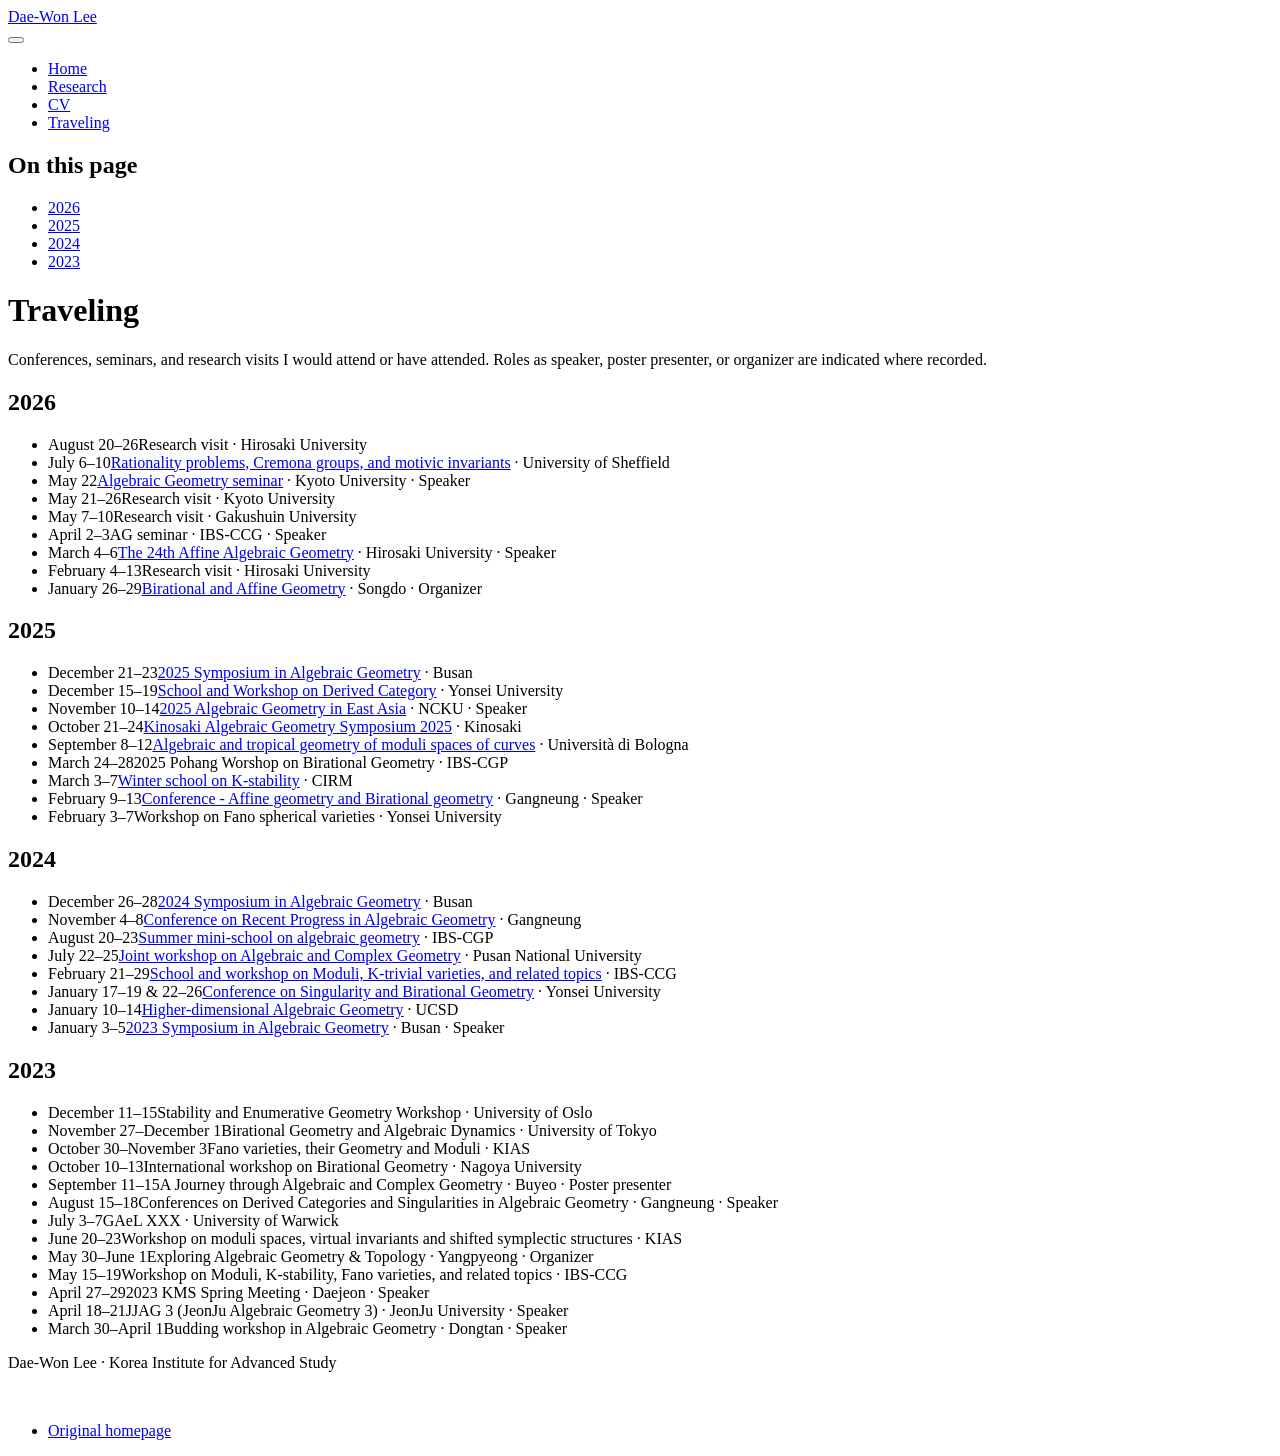
==== docs/conferences.html @ 759a134c "Publish approved academic homepage" ====
<!DOCTYPE html>
<html xmlns="http://www.w3.org/1999/xhtml" lang="en" xml:lang="en"><head>

<meta charset="utf-8">
<meta name="generator" content="quarto-1.10.19">

<meta name="viewport" content="width=device-width, initial-scale=1.0, user-scalable=yes">


<title>Traveling – Dae-Won Lee</title>
<style>
/* Default styles provided by pandoc.
** See https://pandoc.org/MANUAL.html#variables-for-html for config info.
*/
span.smallcaps{font-variant: small-caps;}
div.columns{display: flex; gap: 1.5em;}
div.column{flex: auto;}
@media screen {
div.columns{gap: min(4vw, 1.5em);}
div.column{overflow-x: auto;}
}
div.hanging-indent{margin-left: 1.5em; text-indent: -1.5em;}
ul.task-list{list-style: none;}
ul.task-list li input[type="checkbox"] {
  width: 0.8em;
  margin: 0 0.8em 0.2em -1em; /* quarto-specific, see https://github.com/quarto-dev/quarto-cli/issues/4556 */ 
  vertical-align: middle;
}
</style>


<script src="site_libs/quarto-nav/quarto-nav.js"></script>
<script src="site_libs/quarto-nav/headroom.min.js"></script>
<script src="site_libs/quarto-html/quarto.js" type="module"></script>
<script src="site_libs/quarto-html/tabsets/tabsets.js" type="module"></script>
<script src="site_libs/quarto-html/popper.min.js"></script>
<script src="site_libs/quarto-html/tippy.umd.min.js"></script>
<link href="site_libs/quarto-html/tippy.css" rel="stylesheet">
<link href="site_libs/quarto-html/quarto-syntax-highlighting-bf27225e3a48a9273f3daa8f8e829971.css" rel="stylesheet" id="quarto-text-highlighting-styles">
<script src="site_libs/bootstrap/bootstrap.min.js"></script>
<link href="site_libs/bootstrap/bootstrap-icons.css" rel="stylesheet">
<link href="site_libs/bootstrap/bootstrap-9a305ad0cdf91a93633a6c6127b99818.min.css" rel="stylesheet" append-hash="true" id="quarto-bootstrap" data-mode="light">
<script id="quarto-search-options" type="application/json">{
  "language": {
    "search-no-results-text": "No results",
    "search-matching-documents-text": "matching documents",
    "search-copy-link-title": "Copy link to search",
    "search-hide-matches-text": "Hide additional matches",
    "search-more-match-text": "more match in this document",
    "search-more-matches-text": "more matches in this document",
    "search-clear-button-title": "Clear",
    "search-text-placeholder": "",
    "search-detached-cancel-button-title": "Cancel",
    "search-submit-button-title": "Submit",
    "search-label": "Search"
  }
}</script>
<style>html{ scroll-behavior: smooth; }</style>


</head>

<body class="nav-fixed quarto-light">

<div id="quarto-search-results"></div>
  <header id="quarto-header" class="headroom fixed-top">
    <nav class="navbar navbar-expand-lg " data-bs-theme="dark">
      <div class="navbar-container container-fluid">
      <div class="navbar-brand-container mx-auto">
    <a class="navbar-brand" href="./index.html">
    <span class="navbar-title">Dae-Won Lee</span>
    </a>
  </div>
          <button class="navbar-toggler" type="button" data-bs-toggle="collapse" data-bs-target="#navbarCollapse" aria-controls="navbarCollapse" role="menu" aria-expanded="false" aria-label="Toggle navigation" onclick="if (window.quartoToggleHeadroom) { window.quartoToggleHeadroom(); }">
  <span class="navbar-toggler-icon"></span>
</button>
          <div class="collapse navbar-collapse" id="navbarCollapse">
            <ul class="navbar-nav navbar-nav-scroll me-auto">
</ul>
            <ul class="navbar-nav navbar-nav-scroll ms-auto">
  <li class="nav-item">
    <a class="nav-link" href="./index.html"> 
<span class="menu-text">Home</span></a>
  </li>  
  <li class="nav-item">
    <a class="nav-link" href="./research.html"> 
<span class="menu-text">Research</span></a>
  </li>  
  <li class="nav-item">
    <a class="nav-link" href="./cv.html"> 
<span class="menu-text">CV</span></a>
  </li>  
  <li class="nav-item">
    <a class="nav-link active" href="./conferences.html" aria-current="page"> 
<span class="menu-text">Traveling</span></a>
  </li>  
</ul>
          </div> <!-- /navcollapse -->
            <div class="quarto-navbar-tools">
</div>
      </div> <!-- /container-fluid -->
    </nav>
</header>
<!-- content -->
<div id="quarto-content" class="quarto-container page-columns page-rows-contents page-layout-article page-navbar">
<!-- sidebar -->
<!-- margin-sidebar -->
    <div id="quarto-margin-sidebar" class="sidebar margin-sidebar">
        <nav id="TOC" role="doc-toc" class="toc-active">
    <h2 id="toc-title">On this page</h2>
   
  <ul>
  <li><a href="#year-2026" id="toc-year-2026" class="nav-link active" data-scroll-target="#year-2026">2026</a></li>
  <li><a href="#year-2025" id="toc-year-2025" class="nav-link" data-scroll-target="#year-2025">2025</a></li>
  <li><a href="#year-2024" id="toc-year-2024" class="nav-link" data-scroll-target="#year-2024">2024</a></li>
  <li><a href="#year-2023" id="toc-year-2023" class="nav-link" data-scroll-target="#year-2023">2023</a></li>
  </ul>
</nav>
    </div>
<!-- main -->
<main class="content" id="quarto-document-content">

<header id="title-block-header" class="quarto-title-block default">
<div class="quarto-title">
<h1 class="title">Traveling</h1>
</div>



<div class="quarto-title-meta">

    
  
    
  </div>
  


</header>


<p>Conferences, seminars, and research visits I would attend or have attended. Roles as speaker, poster presenter, or organizer are indicated where recorded.</p>
<section id="year-2026" class="level2">
<h2 data-anchor-id="year-2026">2026</h2>
<ul class="event-list">
<li>
<span class="event-date">August 20–26</span><span class="event-content">Research visit<span class="event-place"> · Hirosaki University</span></span>
</li>
<li>
<span class="event-date">July 6–10</span><span class="event-content"><a href="https://sites.google.com/sheffield.ac.uk/lms-sheffield-2026/home">Rationality problems, Cremona groups, and motivic invariants</a><span class="event-place"> · University of Sheffield</span></span>
</li>
<li>
<span class="event-date">May 22</span><span class="event-content"><a href="https://www.math.kyoto-u.ac.jp/ja/event/seminar/6011">Algebraic Geometry seminar</a><span class="event-place"> · Kyoto University</span><span class="event-role"> · Speaker</span></span>
</li>
<li>
<span class="event-date">May 21–26</span><span class="event-content">Research visit<span class="event-place"> · Kyoto University</span></span>
</li>
<li>
<span class="event-date">May 7–10</span><span class="event-content">Research visit<span class="event-place"> · Gakushuin University</span></span>
</li>
<li>
<span class="event-date">April 2–3</span><span class="event-content">AG seminar<span class="event-place"> · IBS-CCG</span><span class="event-role"> · Speaker</span></span>
</li>
<li>
<span class="event-date">March 4–6</span><span class="event-content"><a href="https://dubouloz.perso.math.cnrs.fr/Confs/AAG-24-Hirosaki-2026/index.html">The 24th Affine Algebraic Geometry</a><span class="event-place"> · Hirosaki University</span><span class="event-role"> · Speaker</span></span>
</li>
<li>
<span class="event-date">February 4–13</span><span class="event-content">Research visit<span class="event-place"> · Hirosaki University</span></span>
</li>
<li>
<span class="event-date">January 26–29</span><span class="event-content"><a href="https://sites.google.com/view/ba-geometry-incheon">Birational and Affine Geometry</a><span class="event-place"> · Songdo</span><span class="event-role"> · Organizer</span></span>
</li>
</ul>
</section>
<section id="year-2025" class="level2">
<h2 data-anchor-id="year-2025">2025</h2>
<ul class="event-list">
<li>
<span class="event-date">December 21–23</span><span class="event-content"><a href="http://events.kias.re.kr/h/SAG25/">2025 Symposium in Algebraic Geometry</a><span class="event-place"> · Busan</span></span>
</li>
<li>
<span class="event-date">December 15–19</span><span class="event-content"><a href="https://sites.google.com/view/derived-yonsei">School and Workshop on Derived Category</a><span class="event-place"> · Yonsei University</span></span>
</li>
<li>
<span class="event-date">November 10–14</span><span class="event-content"><a href="https://sites.google.com/ncts.ntu.edu.tw/2025-algebraic-geometry-in/2025-agea">2025 Algebraic Geometry in East Asia</a><span class="event-place"> · NCKU</span><span class="event-role"> · Speaker</span></span>
</li>
<li>
<span class="event-date">October 21–24</span><span class="event-content"><a href="https://sites.google.com/view/kinosaki2025/%E3%83%9B%E3%83%BC%E3%83%A0">Kinosaki Algebraic Geometry Symposium 2025</a><span class="event-place"> · Kinosaki</span></span>
</li>
<li>
<span class="event-date">September 8–12</span><span class="event-content"><a href="https://sites.google.com/view/bologna25algtropcurves/home-page">Algebraic and tropical geometry of moduli spaces of curves</a><span class="event-place"> · Università di Bologna</span></span>
</li>
<li>
<span class="event-date">March 24–28</span><span class="event-content">2025 Pohang Worshop on Birational Geometry<span class="event-place"> · IBS-CGP</span></span>
</li>
<li>
<span class="event-date">March 3–7</span><span class="event-content"><a href="https://conferences.cirm-math.fr/3167.html">Winter school on K-stability</a><span class="event-place"> · CIRM</span></span>
</li>
<li>
<span class="event-date">February 9–13</span><span class="event-content"><a href="https://sites.google.com/view/conference-ab-geometry">Conference - Affine geometry and Birational geometry</a><span class="event-place"> · Gangneung</span><span class="event-role"> · Speaker</span></span>
</li>
<li>
<span class="event-date">February 3–7</span><span class="event-content">Workshop on Fano spherical varieties<span class="event-place"> · Yonsei University</span></span>
</li>
</ul>
</section>
<section id="year-2024" class="level2">
<h2 data-anchor-id="year-2024">2024</h2>
<ul class="event-list">
<li>
<span class="event-date">December 26–28</span><span class="event-content"><a href="http://events.kias.re.kr/h/SAG2024/">2024 Symposium in Algebraic Geometry</a><span class="event-place"> · Busan</span></span>
</li>
<li>
<span class="event-date">November 4–8</span><span class="event-content"><a href="https://sites.google.com/view/crpag/home?authuser=0">Conference on Recent Progress in Algebraic Geometry</a><span class="event-place"> · Gangneung</span></span>
</li>
<li>
<span class="event-date">August 20–23</span><span class="event-content"><a href="https://cgp.ibs.re.kr/conferences/2024SMSAG/">Summer mini-school on algebraic geometry</a><span class="event-place"> · IBS-CGP</span></span>
</li>
<li>
<span class="event-date">July 22–25</span><span class="event-content"><a href="https://sites.google.com/view/cgag2024s">Joint workshop on Algebraic and Complex Geometry</a><span class="event-place"> · Pusan National University</span></span>
</li>
<li>
<span class="event-date">February 21–29</span><span class="event-content"><a href="https://ccg.ibs.re.kr/event/2024-02-21-29/">School and workshop on Moduli, K-trivial varieties, and related topics</a><span class="event-place"> · IBS-CCG</span></span>
</li>
<li>
<span class="event-date">January 17–19 &amp; 22–26</span><span class="event-content"><a href="https://sites.google.com/view/2024-csbkr/home">Conference on Singularity and Birational Geometry</a><span class="event-place"> · Yonsei University</span></span>
</li>
<li>
<span class="event-date">January 10–14</span><span class="event-content"><a href="https://lehmannb3.wixsite.com/james-60">Higher-dimensional Algebraic Geometry</a><span class="event-place"> · UCSD</span></span>
</li>
<li>
<span class="event-date">January 3–5</span><span class="event-content"><a href="http://events.kias.re.kr/h/SAG24/">2023 Symposium in Algebraic Geometry</a><span class="event-place"> · Busan</span><span class="event-role"> · Speaker</span></span>
</li>
</ul>
</section>
<section id="year-2023" class="level2">
<h2 data-anchor-id="year-2023">2023</h2>
<ul class="event-list">
<li>
<span class="event-date">December 11–15</span><span class="event-content">Stability and Enumerative Geometry Workshop<span class="event-place"> · University of Oslo</span></span>
</li>
<li>
<span class="event-date">November 27–December 1</span><span class="event-content">Birational Geometry and Algebraic Dynamics<span class="event-place"> · University of Tokyo</span></span>
</li>
<li>
<span class="event-date">October 30–November 3</span><span class="event-content">Fano varieties, their Geometry and Moduli<span class="event-place"> · KIAS</span></span>
</li>
<li>
<span class="event-date">October 10–13</span><span class="event-content">International workshop on Birational Geometry<span class="event-place"> · Nagoya University</span></span>
</li>
<li>
<span class="event-date">September 11–15</span><span class="event-content">A Journey through Algebraic and Complex Geometry<span class="event-place"> · Buyeo</span><span class="event-role"> · Poster presenter</span></span>
</li>
<li>
<span class="event-date">August 15–18</span><span class="event-content">Conferences on Derived Categories and Singularities in Algebraic Geometry<span class="event-place"> · Gangneung</span><span class="event-role"> · Speaker</span></span>
</li>
<li>
<span class="event-date">July 3–7</span><span class="event-content">GAeL XXX<span class="event-place"> · University of Warwick</span></span>
</li>
<li>
<span class="event-date">June 20–23</span><span class="event-content">Workshop on moduli spaces, virtual invariants and shifted symplectic structures<span class="event-place"> · KIAS</span></span>
</li>
<li>
<span class="event-date">May 30–June 1</span><span class="event-content">Exploring Algebraic Geometry &amp; Topology<span class="event-place"> · Yangpyeong</span><span class="event-role"> · Organizer</span></span>
</li>
<li>
<span class="event-date">May 15–19</span><span class="event-content">Workshop on Moduli, K-stability, Fano varieties, and related topics<span class="event-place"> · IBS-CCG</span></span>
</li>
<li>
<span class="event-date">April 27–29</span><span class="event-content">2023 KMS Spring Meeting<span class="event-place"> · Daejeon</span><span class="event-role"> · Speaker</span></span>
</li>
<li>
<span class="event-date">April 18–21</span><span class="event-content">JJAG 3 (JeonJu Algebraic Geometry 3)<span class="event-place"> · JeonJu University</span><span class="event-role"> · Speaker</span></span>
</li>
<li>
<span class="event-date">March 30–April 1</span><span class="event-content">Budding workshop in Algebraic Geometry<span class="event-place"> · Dongtan</span><span class="event-role"> · Speaker</span></span>
</li>
</ul>


</section>

</main> <!-- /main -->
<script id="quarto-html-after-body" type="application/javascript">
  window.document.addEventListener("DOMContentLoaded", function (event) {
      var localhostRegex = new RegExp(/^(?:http|https):\/\/localhost\:?[0-9]*\//);
      var mailtoRegex = new RegExp(/^mailto:/);
        var filterRegex = new RegExp('/' + window.location.host + '/');
      var isInternal = (href) => {
          return filterRegex.test(href) || localhostRegex.test(href) || mailtoRegex.test(href);
      }
      // Inspect non-navigation links and adorn them if external
     var links = window.document.querySelectorAll('a[href]:not(.nav-link):not(.navbar-brand):not(.toc-action):not(.sidebar-link):not(.sidebar-item-toggle):not(.pagination-link):not(.no-external):not([aria-hidden]):not(.dropdown-item):not(.quarto-navigation-tool):not(.about-link)');
      for (var i=0; i<links.length; i++) {
        const link = links[i];
        if (!isInternal(link.href)) {
          // undo the damage that might have been done by quarto-nav.js in the case of
          // links that we want to consider external
          if (link.dataset.originalHref !== undefined) {
            link.href = link.dataset.originalHref;
          }
        }
      }
    function tippyHover(el, contentFn, onTriggerFn, onUntriggerFn) {
      const config = {
        allowHTML: true,
        maxWidth: 500,
        delay: 100,
        arrow: false,
        appendTo: function(el) {
            return el.parentElement;
        },
        interactive: true,
        interactiveBorder: 10,
        theme: 'quarto',
        placement: 'bottom-start',
      };
      if (contentFn) {
        config.content = contentFn;
      }
      if (onTriggerFn) {
        config.onTrigger = onTriggerFn;
      }
      if (onUntriggerFn) {
        config.onUntrigger = onUntriggerFn;
      }
      window.tippy(el, config); 
    }
    const noterefs = window.document.querySelectorAll('a[role="doc-noteref"]');
    for (var i=0; i<noterefs.length; i++) {
      const ref = noterefs[i];
      tippyHover(ref, function() {
        // use id or data attribute instead here
        let href = ref.getAttribute('data-footnote-href') || ref.getAttribute('href');
        try { href = new URL(href).hash; } catch {}
        const id = href.replace(/^#\/?/, "");
        const note = window.document.getElementById(id);
        if (note) {
          return note.innerHTML;
        } else {
          return "";
        }
      });
    }
    const xrefs = window.document.querySelectorAll('a.quarto-xref');
    const processXRef = (id, note) => {
      // Strip column container classes
      const stripColumnClz = (el) => {
        el.classList.remove("page-full", "page-columns");
        if (el.children) {
          for (const child of el.children) {
            stripColumnClz(child);
          }
        }
      }
      stripColumnClz(note)
      if (id === null || id.startsWith('sec-')) {
        // Special case sections, only their first couple elements
        const container = document.createElement("div");
        if (note.children && note.children.length > 2) {
          container.appendChild(note.children[0].cloneNode(true));
          for (let i = 1; i < note.children.length; i++) {
            const child = note.children[i];
            if (child.tagName === "P" && child.innerText === "") {
              continue;
            } else {
              container.appendChild(child.cloneNode(true));
              break;
            }
          }
          if (window.Quarto?.typesetMath) {
            window.Quarto.typesetMath(container);
          }
          return container.innerHTML
        } else {
          if (window.Quarto?.typesetMath) {
            window.Quarto.typesetMath(note);
          }
          return note.innerHTML;
        }
      } else {
        // Remove any anchor links if they are present
        const anchorLink = note.querySelector('a.anchorjs-link');
        if (anchorLink) {
          anchorLink.remove();
        }
        if (window.Quarto?.typesetMath) {
          window.Quarto.typesetMath(note);
        }
        if (note.classList.contains("callout")) {
          return note.outerHTML;
        } else {
          return note.innerHTML;
        }
      }
    }
    for (var i=0; i<xrefs.length; i++) {
      const xref = xrefs[i];
      tippyHover(xref, undefined, function(instance) {
        instance.disable();
        let url = xref.getAttribute('href');
        let hash = undefined; 
        if (url.startsWith('#')) {
          hash = url;
        } else {
          try { hash = new URL(url).hash; } catch {}
        }
        if (hash) {
          const id = hash.replace(/^#\/?/, "");
          const note = window.document.getElementById(id);
          if (note !== null) {
            try {
              const html = processXRef(id, note.cloneNode(true));
              instance.setContent(html);
            } finally {
              instance.enable();
              instance.show();
            }
          } else {
            // See if we can fetch this
            fetch(url.split('#')[0])
            .then(res => res.text())
            .then(html => {
              const parser = new DOMParser();
              const htmlDoc = parser.parseFromString(html, "text/html");
              const note = htmlDoc.getElementById(id);
              if (note !== null) {
                const html = processXRef(id, note);
                instance.setContent(html);
              } 
            }).finally(() => {
              instance.enable();
              instance.show();
            });
          }
        } else {
          // See if we can fetch a full url (with no hash to target)
          // This is a special case and we should probably do some content thinning / targeting
          fetch(url)
          .then(res => res.text())
          .then(html => {
            const parser = new DOMParser();
            const htmlDoc = parser.parseFromString(html, "text/html");
            const note = htmlDoc.querySelector('main.content');
            if (note !== null) {
              // This should only happen for chapter cross references
              // (since there is no id in the URL)
              // remove the first header
              if (note.children.length > 0 && note.children[0].tagName === "HEADER") {
                note.children[0].remove();
              }
              const html = processXRef(null, note);
              instance.setContent(html);
            } 
          }).finally(() => {
            instance.enable();
            instance.show();
          });
        }
      }, function(instance) {
      });
    }
        let selectedAnnoteEl;
        const selectorForAnnotation = ( cell, annotation) => {
          let cellAttr = 'data-code-cell="' + cell + '"';
          let lineAttr = 'data-code-annotation="' +  annotation + '"';
          const selector = 'span[' + cellAttr + '][' + lineAttr + ']';
          return selector;
        }
        const selectCodeLines = (annoteEl) => {
          const doc = window.document;
          const targetCell = annoteEl.getAttribute("data-target-cell");
          const targetAnnotation = annoteEl.getAttribute("data-target-annotation");
          const annoteSpan = window.document.querySelector(selectorForAnnotation(targetCell, targetAnnotation));
          const lines = annoteSpan.getAttribute("data-code-lines").split(",");
          const lineIds = lines.map((line) => {
            return targetCell + "-" + line;
          })
          let top = null;
          let height = null;
          let parent = null;
          if (lineIds.length > 0) {
              //compute the position of the single el (top and bottom and make a div)
              const el = window.document.getElementById(lineIds[0]);
              top = el.offsetTop;
              height = el.offsetHeight;
              parent = el.parentElement.parentElement;
            if (lineIds.length > 1) {
              const lastEl = window.document.getElementById(lineIds[lineIds.length - 1]);
              const bottom = lastEl.offsetTop + lastEl.offsetHeight;
              height = bottom - top;
            }
            if (top !== null && height !== null && parent !== null) {
              // cook up a div (if necessary) and position it 
              let div = window.document.getElementById("code-annotation-line-highlight");
              if (div === null) {
                div = window.document.createElement("div");
                div.setAttribute("id", "code-annotation-line-highlight");
                div.style.position = 'absolute';
                parent.appendChild(div);
              }
              div.style.top = top - 2 + "px";
              div.style.height = height + 4 + "px";
              div.style.left = 0;
              let gutterDiv = window.document.getElementById("code-annotation-line-highlight-gutter");
              if (gutterDiv === null) {
                gutterDiv = window.document.createElement("div");
                gutterDiv.setAttribute("id", "code-annotation-line-highlight-gutter");
                gutterDiv.style.position = 'absolute';
                const codeCell = window.document.getElementById(targetCell);
                const gutter = codeCell.querySelector('.code-annotation-gutter');
                gutter.appendChild(gutterDiv);
              }
              gutterDiv.style.top = top - 2 + "px";
              gutterDiv.style.height = height + 4 + "px";
            }
            selectedAnnoteEl = annoteEl;
          }
        };
        const unselectCodeLines = () => {
          const elementsIds = ["code-annotation-line-highlight", "code-annotation-line-highlight-gutter"];
          elementsIds.forEach((elId) => {
            const div = window.document.getElementById(elId);
            if (div) {
              div.remove();
            }
          });
          selectedAnnoteEl = undefined;
        };
          // Handle positioning of the toggle
      window.addEventListener(
        "resize",
        throttle(() => {
          elRect = undefined;
          if (selectedAnnoteEl) {
            selectCodeLines(selectedAnnoteEl);
          }
        }, 10)
      );
      function throttle(fn, ms) {
      let throttle = false;
      let timer;
        return (...args) => {
          if(!throttle) { // first call gets through
              fn.apply(this, args);
              throttle = true;
          } else { // all the others get throttled
              if(timer) clearTimeout(timer); // cancel #2
              timer = setTimeout(() => {
                fn.apply(this, args);
                timer = throttle = false;
              }, ms);
          }
        };
      }
        // Attach click handler to the DT
        const annoteDls = window.document.querySelectorAll('dt[data-target-cell]');
        for (const annoteDlNode of annoteDls) {
          annoteDlNode.addEventListener('click', (event) => {
            const clickedEl = event.target;
            if (clickedEl !== selectedAnnoteEl) {
              unselectCodeLines();
              const activeEl = window.document.querySelector('dt[data-target-cell].code-annotation-active');
              if (activeEl) {
                activeEl.classList.remove('code-annotation-active');
              }
              selectCodeLines(clickedEl);
              clickedEl.classList.add('code-annotation-active');
            } else {
              // Unselect the line
              unselectCodeLines();
              clickedEl.classList.remove('code-annotation-active');
            }
          });
        }
    const findCites = (el) => {
      const parentEl = el.parentElement;
      if (parentEl) {
        const cites = parentEl.dataset.cites;
        if (cites) {
          return {
            el,
            cites: cites.split(' ')
          };
        } else {
          return findCites(el.parentElement)
        }
      } else {
        return undefined;
      }
    };
    var bibliorefs = window.document.querySelectorAll('a[role="doc-biblioref"]');
    for (var i=0; i<bibliorefs.length; i++) {
      const ref = bibliorefs[i];
      const citeInfo = findCites(ref);
      if (citeInfo) {
        tippyHover(citeInfo.el, function() {
          var popup = window.document.createElement('div');
          citeInfo.cites.forEach(function(cite) {
            var citeDiv = window.document.createElement('div');
            citeDiv.classList.add('hanging-indent');
            citeDiv.classList.add('csl-entry');
            var biblioDiv = window.document.getElementById('ref-' + cite);
            if (biblioDiv) {
              citeDiv.innerHTML = biblioDiv.innerHTML;
            }
            popup.appendChild(citeDiv);
          });
          return popup.innerHTML;
        });
      }
    }
  });
  </script>
</div> <!-- /content -->
<footer class="footer">
  <div class="nav-footer">
    <div class="nav-footer-left">
<p>Dae-Won Lee · Korea Institute for Advanced Study</p>
</div>   
    <div class="nav-footer-center">
      &nbsp;
    </div>
    <div class="nav-footer-right">
      <ul class="footer-items list-unstyled">
    <li class="nav-item">
    <a class="nav-link" href="https://sites.google.com/yonsei.ac.kr/daewonlee">
<p>Original homepage</p>
</a>
  </li>  
</ul>
    </div>
  </div>
</footer>




<script src="site_libs/quarto-html/zenscroll-min.js"></script>
</body></html>
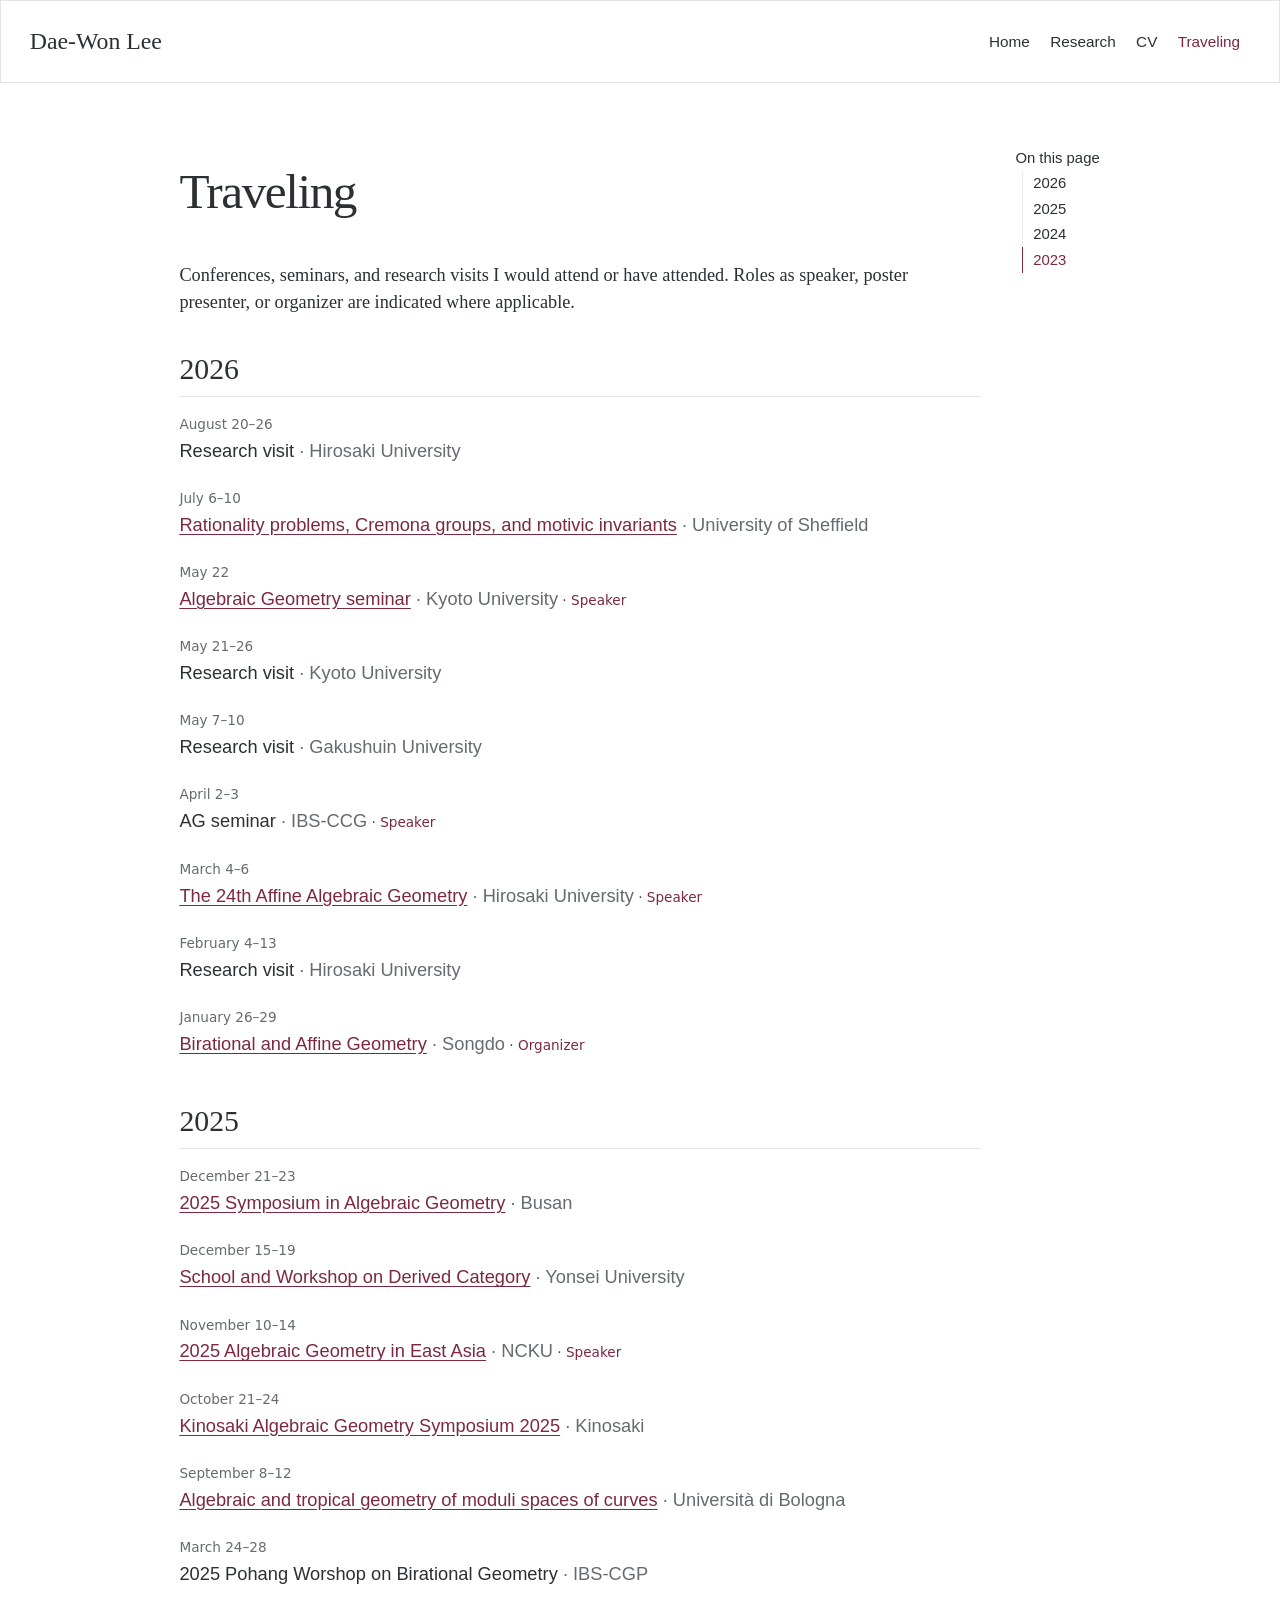
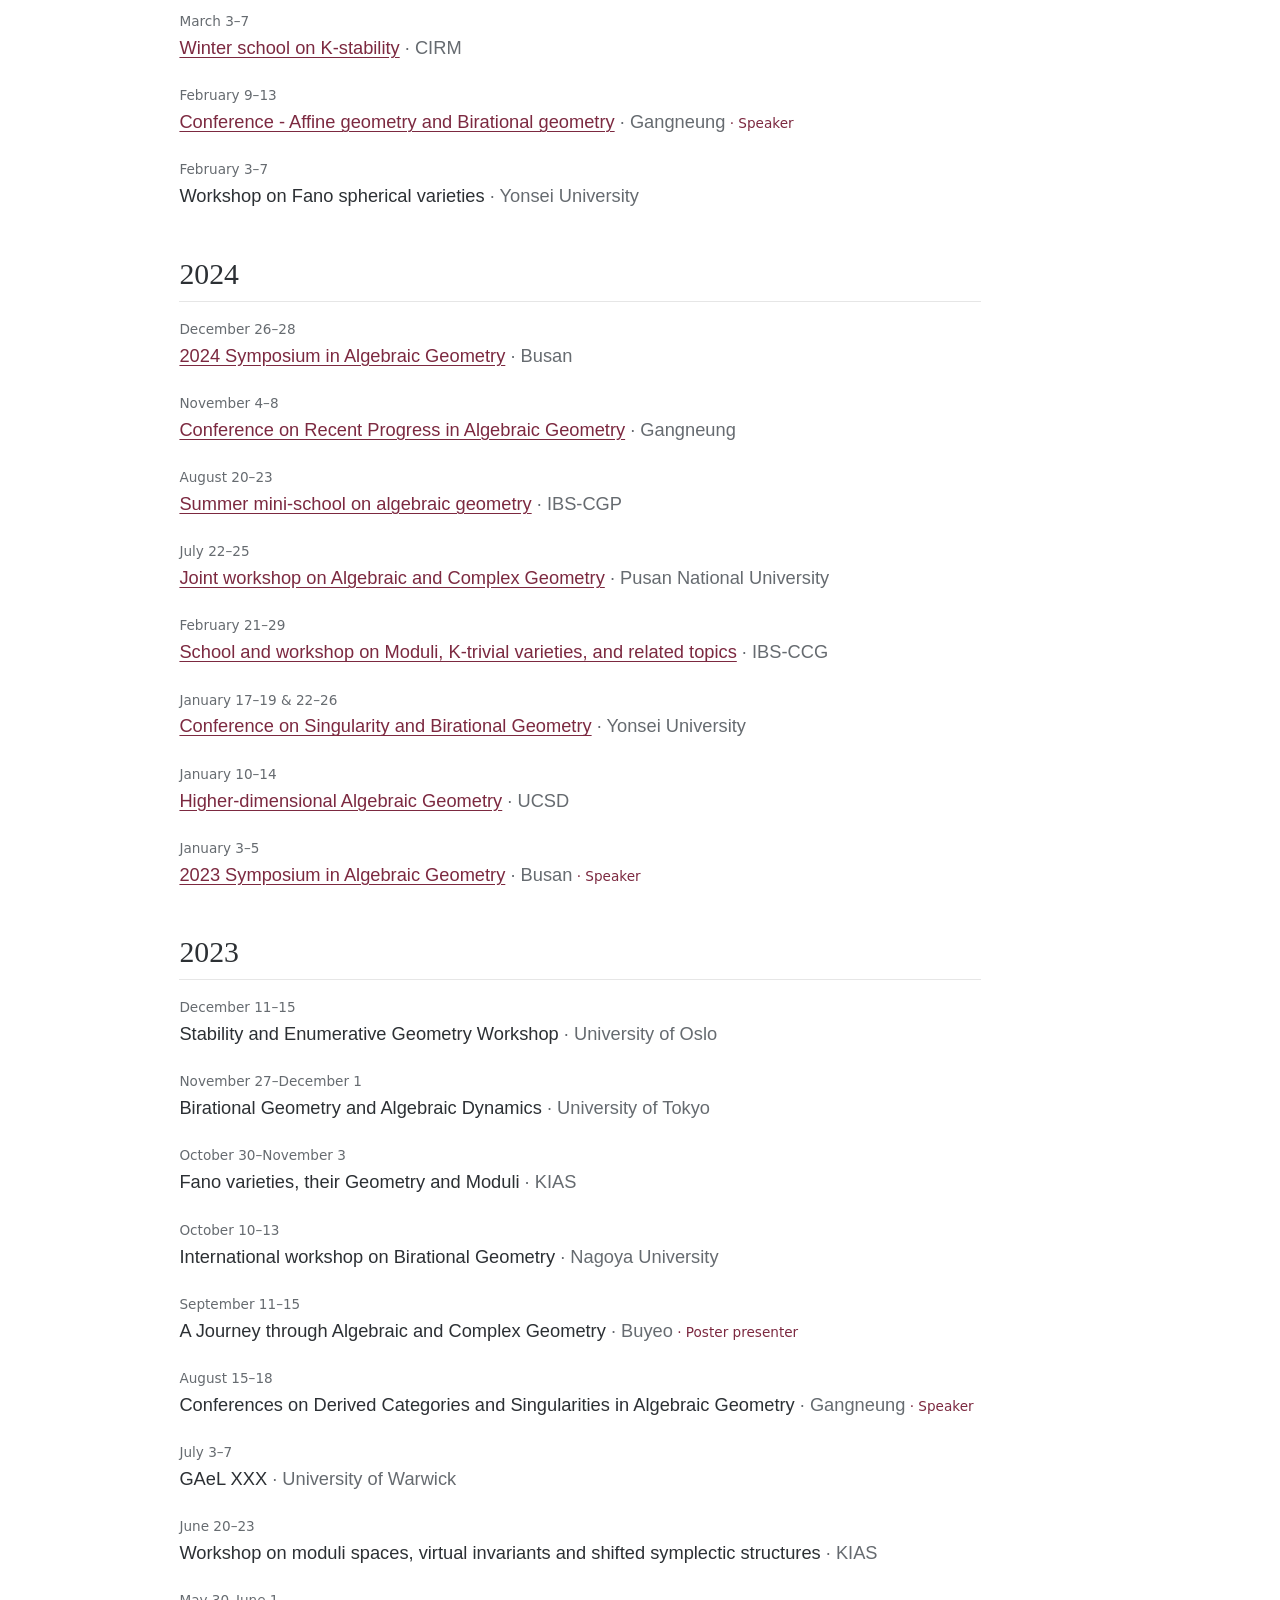
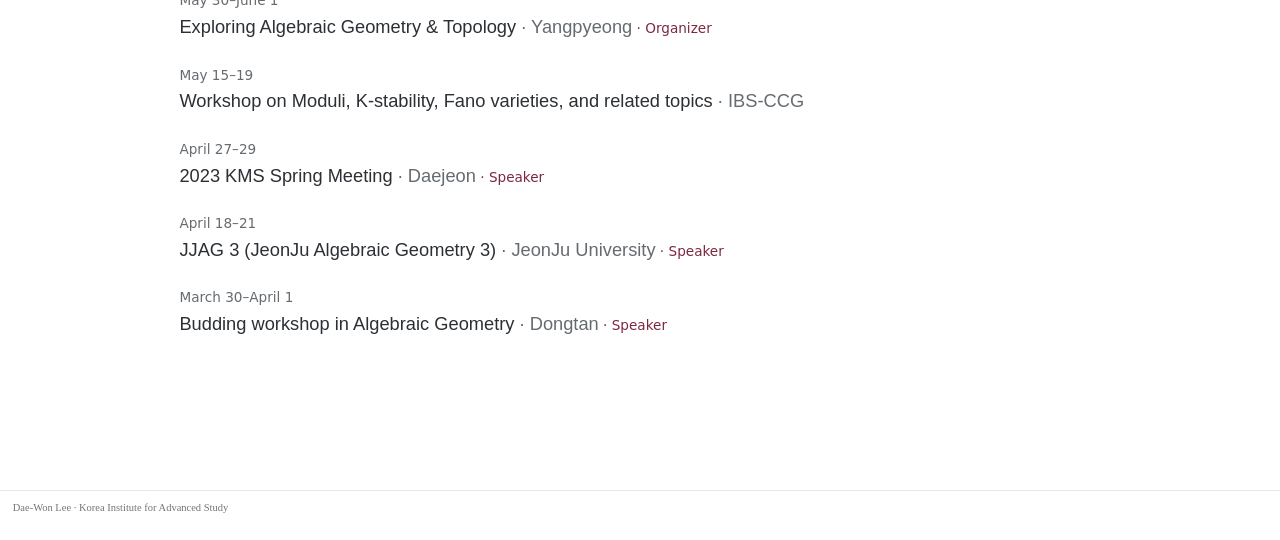
==== commit 56bb9567: "Render homepage content and footer updates" ====
--- a/docs/conferences.html
+++ b/docs/conferences.html
@@ -139,7 +139,7 @@
 </header>
 
 
-<p>Conferences, seminars, and research visits I would attend or have attended. Roles as speaker, poster presenter, or organizer are indicated where recorded.</p>
+<p>Conferences, seminars, and research visits I would attend or have attended. Roles as speaker, poster presenter, or organizer are indicated where applicable.</p>
 <section id="year-2026" class="level2">
 <h2 data-anchor-id="year-2026">2026</h2>
 <ul class="event-list">
@@ -622,13 +622,7 @@
       &nbsp;
     </div>
     <div class="nav-footer-right">
-      <ul class="footer-items list-unstyled">
-    <li class="nav-item">
-    <a class="nav-link" href="https://sites.google.com/yonsei.ac.kr/daewonlee">
-<p>Original homepage</p>
-</a>
-  </li>  
-</ul>
+      &nbsp;
     </div>
   </div>
 </footer>
--- a/docs/site_libs/quarto-html/tippy.css
+++ b/docs/site_libs/quarto-html/tippy.css
@@ -0,0 +1 @@
+.tippy-box[data-animation=fade][data-state=hidden]{opacity:0}[data-tippy-root]{max-width:calc(100vw - 10px)}.tippy-box{position:relative;background-color:#333;color:#fff;border-radius:4px;font-size:14px;line-height:1.4;white-space:normal;outline:0;transition-property:transform,visibility,opacity}.tippy-box[data-placement^=top]>.tippy-arrow{bottom:0}.tippy-box[data-placement^=top]>.tippy-arrow:before{bottom:-7px;left:0;border-width:8px 8px 0;border-top-color:initial;transform-origin:center top}.tippy-box[data-placement^=bottom]>.tippy-arrow{top:0}.tippy-box[data-placement^=bottom]>.tippy-arrow:before{top:-7px;left:0;border-width:0 8px 8px;border-bottom-color:initial;transform-origin:center bottom}.tippy-box[data-placement^=left]>.tippy-arrow{right:0}.tippy-box[data-placement^=left]>.tippy-arrow:before{border-width:8px 0 8px 8px;border-left-color:initial;right:-7px;transform-origin:center left}.tippy-box[data-placement^=right]>.tippy-arrow{left:0}.tippy-box[data-placement^=right]>.tippy-arrow:before{left:-7px;border-width:8px 8px 8px 0;border-right-color:initial;transform-origin:center right}.tippy-box[data-inertia][data-state=visible]{transition-timing-function:cubic-bezier(.54,1.5,.38,1.11)}.tippy-arrow{width:16px;height:16px;color:#333}.tippy-arrow:before{content:"";position:absolute;border-color:transparent;border-style:solid}.tippy-content{position:relative;padding:5px 9px;z-index:1}
--- a/docs/site_libs/quarto-html/quarto-syntax-highlighting-bf27225e3a48a9273f3daa8f8e829971.css
+++ b/docs/site_libs/quarto-html/quarto-syntax-highlighting-bf27225e3a48a9273f3daa8f8e829971.css
@@ -0,0 +1,236 @@
+/* quarto syntax highlight colors */
+:root {
+  --quarto-hl-ot-color: #003B4F;
+  --quarto-hl-at-color: #657422;
+  --quarto-hl-ss-color: #20794D;
+  --quarto-hl-an-color: #5E5E5E;
+  --quarto-hl-fu-color: #4758AB;
+  --quarto-hl-st-color: #20794D;
+  --quarto-hl-cf-color: #003B4F;
+  --quarto-hl-op-color: #5E5E5E;
+  --quarto-hl-er-color: #AD0000;
+  --quarto-hl-bn-color: #AD0000;
+  --quarto-hl-al-color: #AD0000;
+  --quarto-hl-va-color: #111111;
+  --quarto-hl-bu-color: inherit;
+  --quarto-hl-ex-color: inherit;
+  --quarto-hl-pp-color: #AD0000;
+  --quarto-hl-in-color: #5E5E5E;
+  --quarto-hl-vs-color: #20794D;
+  --quarto-hl-wa-color: #5E5E5E;
+  --quarto-hl-do-color: #5E5E5E;
+  --quarto-hl-im-color: #00769E;
+  --quarto-hl-ch-color: #20794D;
+  --quarto-hl-dt-color: #AD0000;
+  --quarto-hl-fl-color: #AD0000;
+  --quarto-hl-co-color: #5E5E5E;
+  --quarto-hl-cv-color: #5E5E5E;
+  --quarto-hl-cn-color: #8f5902;
+  --quarto-hl-sc-color: #5E5E5E;
+  --quarto-hl-dv-color: #AD0000;
+  --quarto-hl-kw-color: #003B4F;
+}
+
+/* other quarto variables */
+:root {
+  --quarto-font-monospace: SFMono-Regular, Menlo, Monaco, Consolas, "Liberation Mono", "Courier New", monospace;
+}
+
+/* syntax highlight based on Pandoc's rules */
+pre > code.sourceCode > span {
+  color: #003B4F;
+}
+
+code.sourceCode > span {
+  color: #003B4F;
+}
+
+div.sourceCode,
+div.sourceCode pre.sourceCode {
+  color: #003B4F;
+}
+
+/* Normal */
+code span {
+  color: #003B4F;
+}
+
+/* Alert */
+code span.al {
+  color: #AD0000;
+  font-style: inherit;
+}
+
+/* Annotation */
+code span.an {
+  color: #5E5E5E;
+  font-style: inherit;
+}
+
+/* Attribute */
+code span.at {
+  color: #657422;
+  font-style: inherit;
+}
+
+/* BaseN */
+code span.bn {
+  color: #AD0000;
+  font-style: inherit;
+}
+
+/* BuiltIn */
+code span.bu {
+  font-style: inherit;
+}
+
+/* ControlFlow */
+code span.cf {
+  color: #003B4F;
+  font-weight: bold;
+  font-style: inherit;
+}
+
+/* Char */
+code span.ch {
+  color: #20794D;
+  font-style: inherit;
+}
+
+/* Constant */
+code span.cn {
+  color: #8f5902;
+  font-style: inherit;
+}
+
+/* Comment */
+code span.co {
+  color: #5E5E5E;
+  font-style: inherit;
+}
+
+/* CommentVar */
+code span.cv {
+  color: #5E5E5E;
+  font-style: italic;
+}
+
+/* Documentation */
+code span.do {
+  color: #5E5E5E;
+  font-style: italic;
+}
+
+/* DataType */
+code span.dt {
+  color: #AD0000;
+  font-style: inherit;
+}
+
+/* DecVal */
+code span.dv {
+  color: #AD0000;
+  font-style: inherit;
+}
+
+/* Error */
+code span.er {
+  color: #AD0000;
+  font-style: inherit;
+}
+
+/* Extension */
+code span.ex {
+  font-style: inherit;
+}
+
+/* Float */
+code span.fl {
+  color: #AD0000;
+  font-style: inherit;
+}
+
+/* Function */
+code span.fu {
+  color: #4758AB;
+  font-style: inherit;
+}
+
+/* Import */
+code span.im {
+  color: #00769E;
+  font-style: inherit;
+}
+
+/* Information */
+code span.in {
+  color: #5E5E5E;
+  font-style: inherit;
+}
+
+/* Keyword */
+code span.kw {
+  color: #003B4F;
+  font-weight: bold;
+  font-style: inherit;
+}
+
+/* Operator */
+code span.op {
+  color: #5E5E5E;
+  font-style: inherit;
+}
+
+/* Other */
+code span.ot {
+  color: #003B4F;
+  font-style: inherit;
+}
+
+/* Preprocessor */
+code span.pp {
+  color: #AD0000;
+  font-style: inherit;
+}
+
+/* SpecialChar */
+code span.sc {
+  color: #5E5E5E;
+  font-style: inherit;
+}
+
+/* SpecialString */
+code span.ss {
+  color: #20794D;
+  font-style: inherit;
+}
+
+/* String */
+code span.st {
+  color: #20794D;
+  font-style: inherit;
+}
+
+/* Variable */
+code span.va {
+  color: #111111;
+  font-style: inherit;
+}
+
+/* VerbatimString */
+code span.vs {
+  color: #20794D;
+  font-style: inherit;
+}
+
+/* Warning */
+code span.wa {
+  color: #5E5E5E;
+  font-style: italic;
+}
+
+.prevent-inlining {
+  content: "</";
+}
+
+/*# sourceMappingURL=8be38f48d34c45af72792cbd699585e7.css.map */
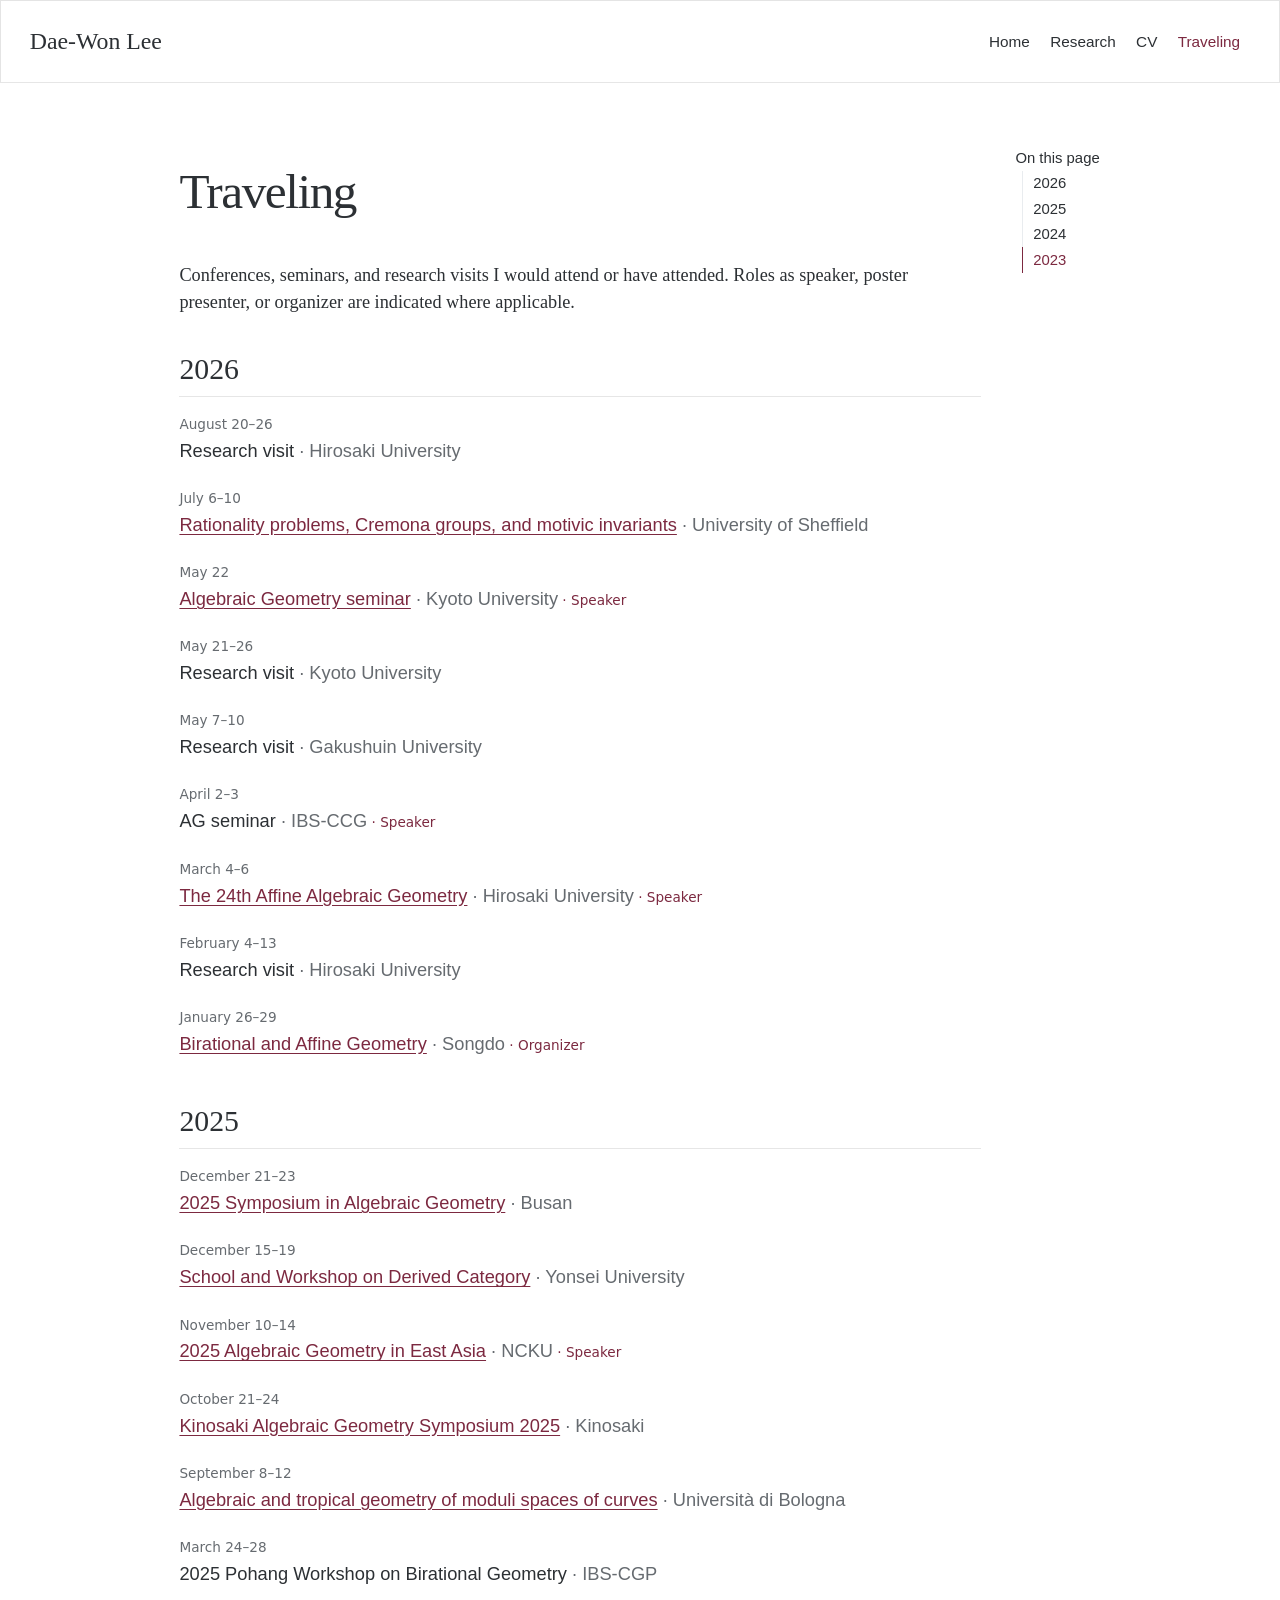
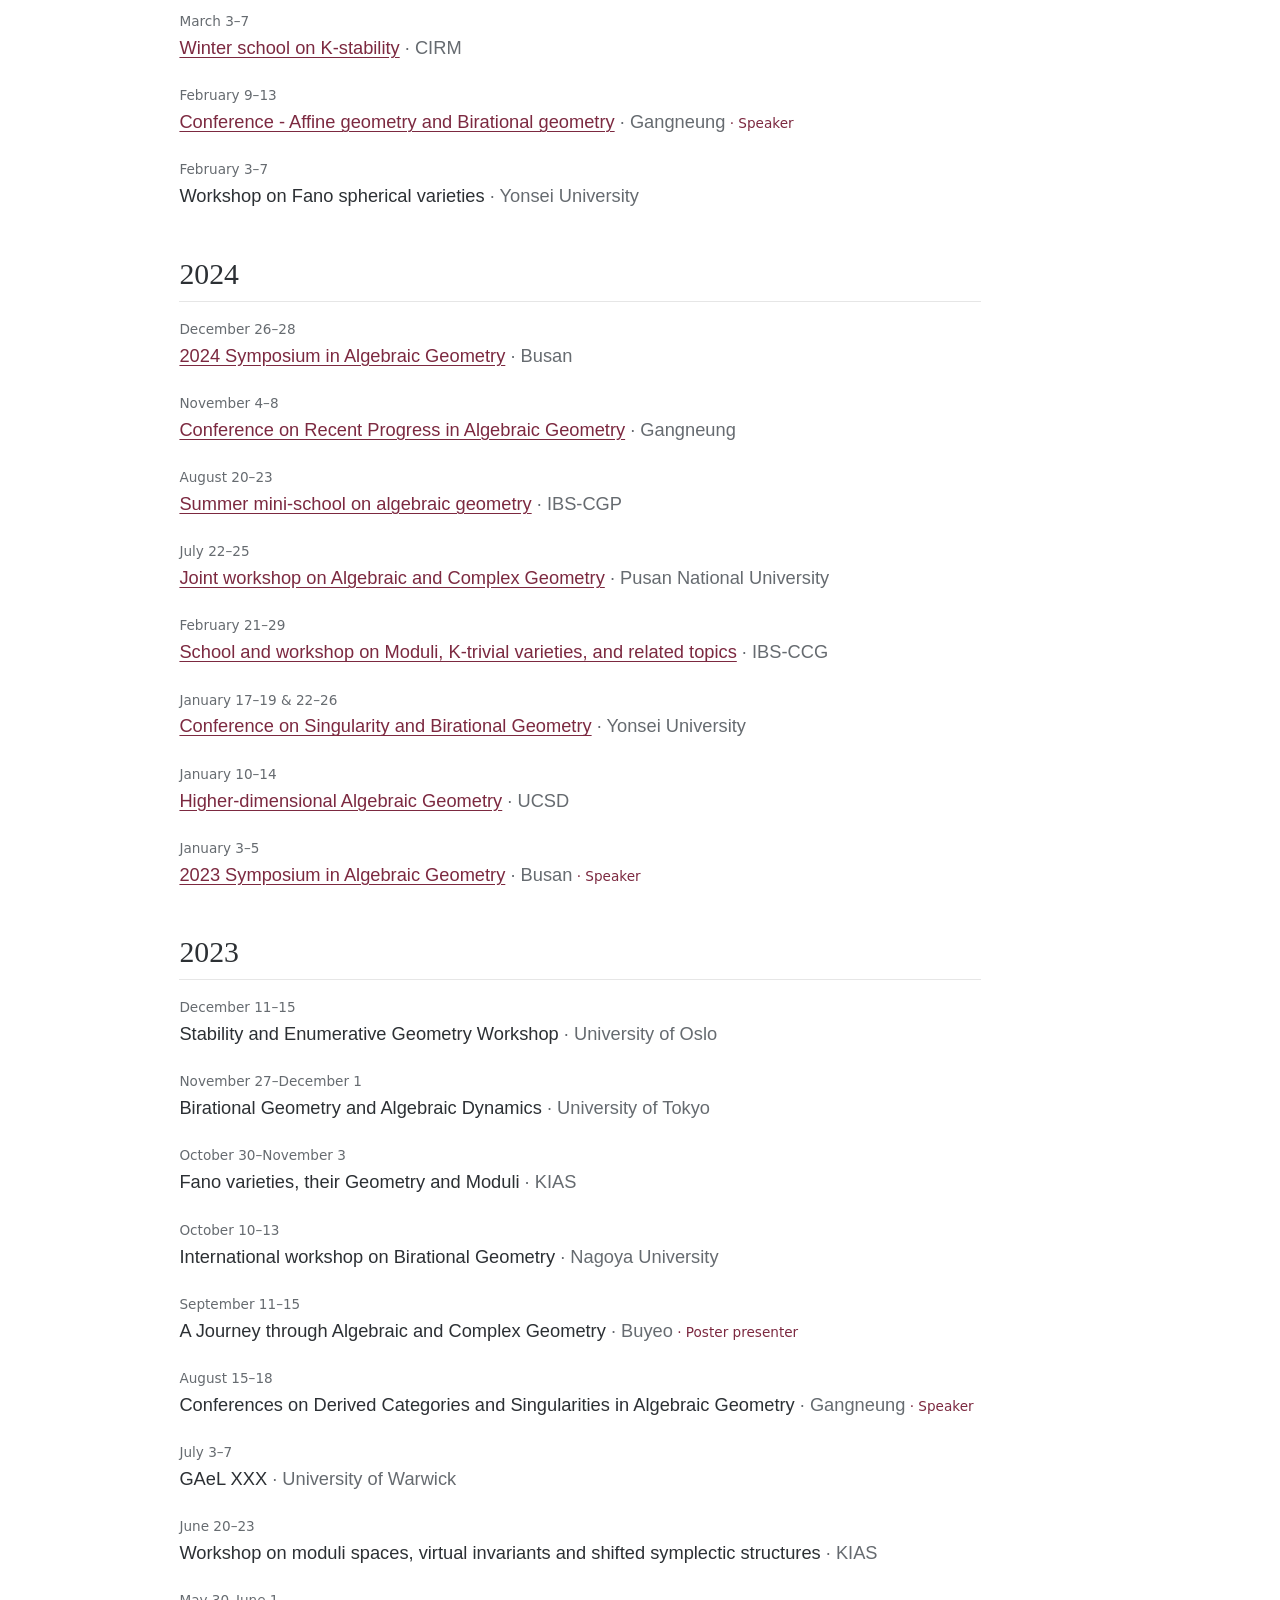
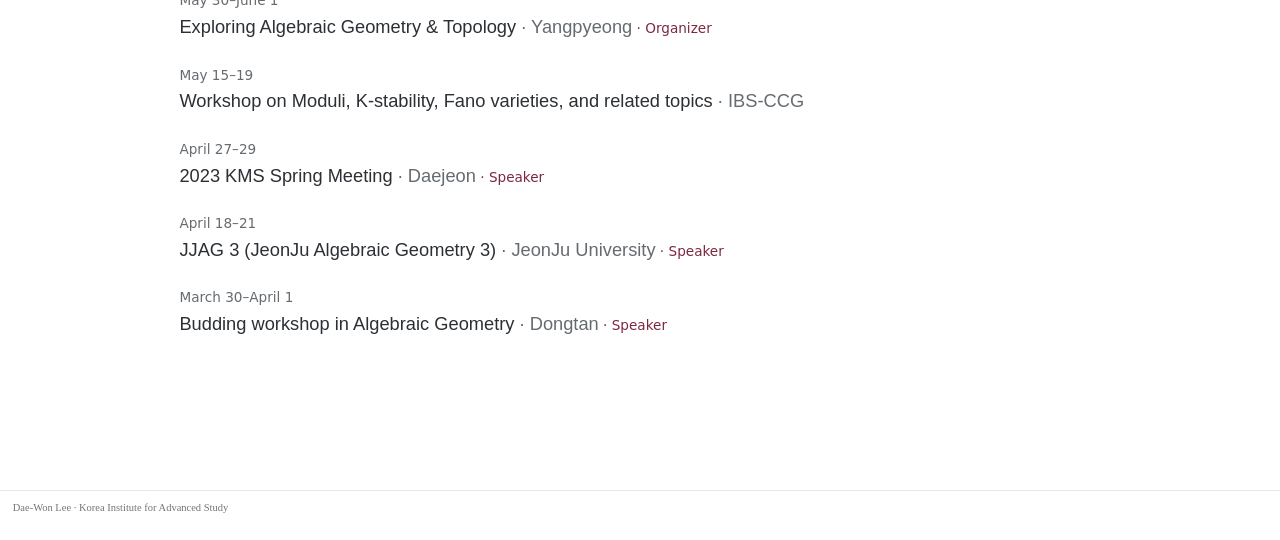
==== commit 544eb2ea: "Render approved Research and Traveling corrections" ====
--- a/docs/conferences.html
+++ b/docs/conferences.html
@@ -191,7 +191,7 @@
 <span class="event-date">September 8–12</span><span class="event-content"><a href="https://sites.google.com/view/bologna25algtropcurves/home-page">Algebraic and tropical geometry of moduli spaces of curves</a><span class="event-place"> · Università di Bologna</span></span>
 </li>
 <li>
-<span class="event-date">March 24–28</span><span class="event-content">2025 Pohang Worshop on Birational Geometry<span class="event-place"> · IBS-CGP</span></span>
+<span class="event-date">March 24–28</span><span class="event-content">2025 Pohang Workshop on Birational Geometry<span class="event-place"> · IBS-CGP</span></span>
 </li>
 <li>
 <span class="event-date">March 3–7</span><span class="event-content"><a href="https://conferences.cirm-math.fr/3167.html">Winter school on K-stability</a><span class="event-place"> · CIRM</span></span>
